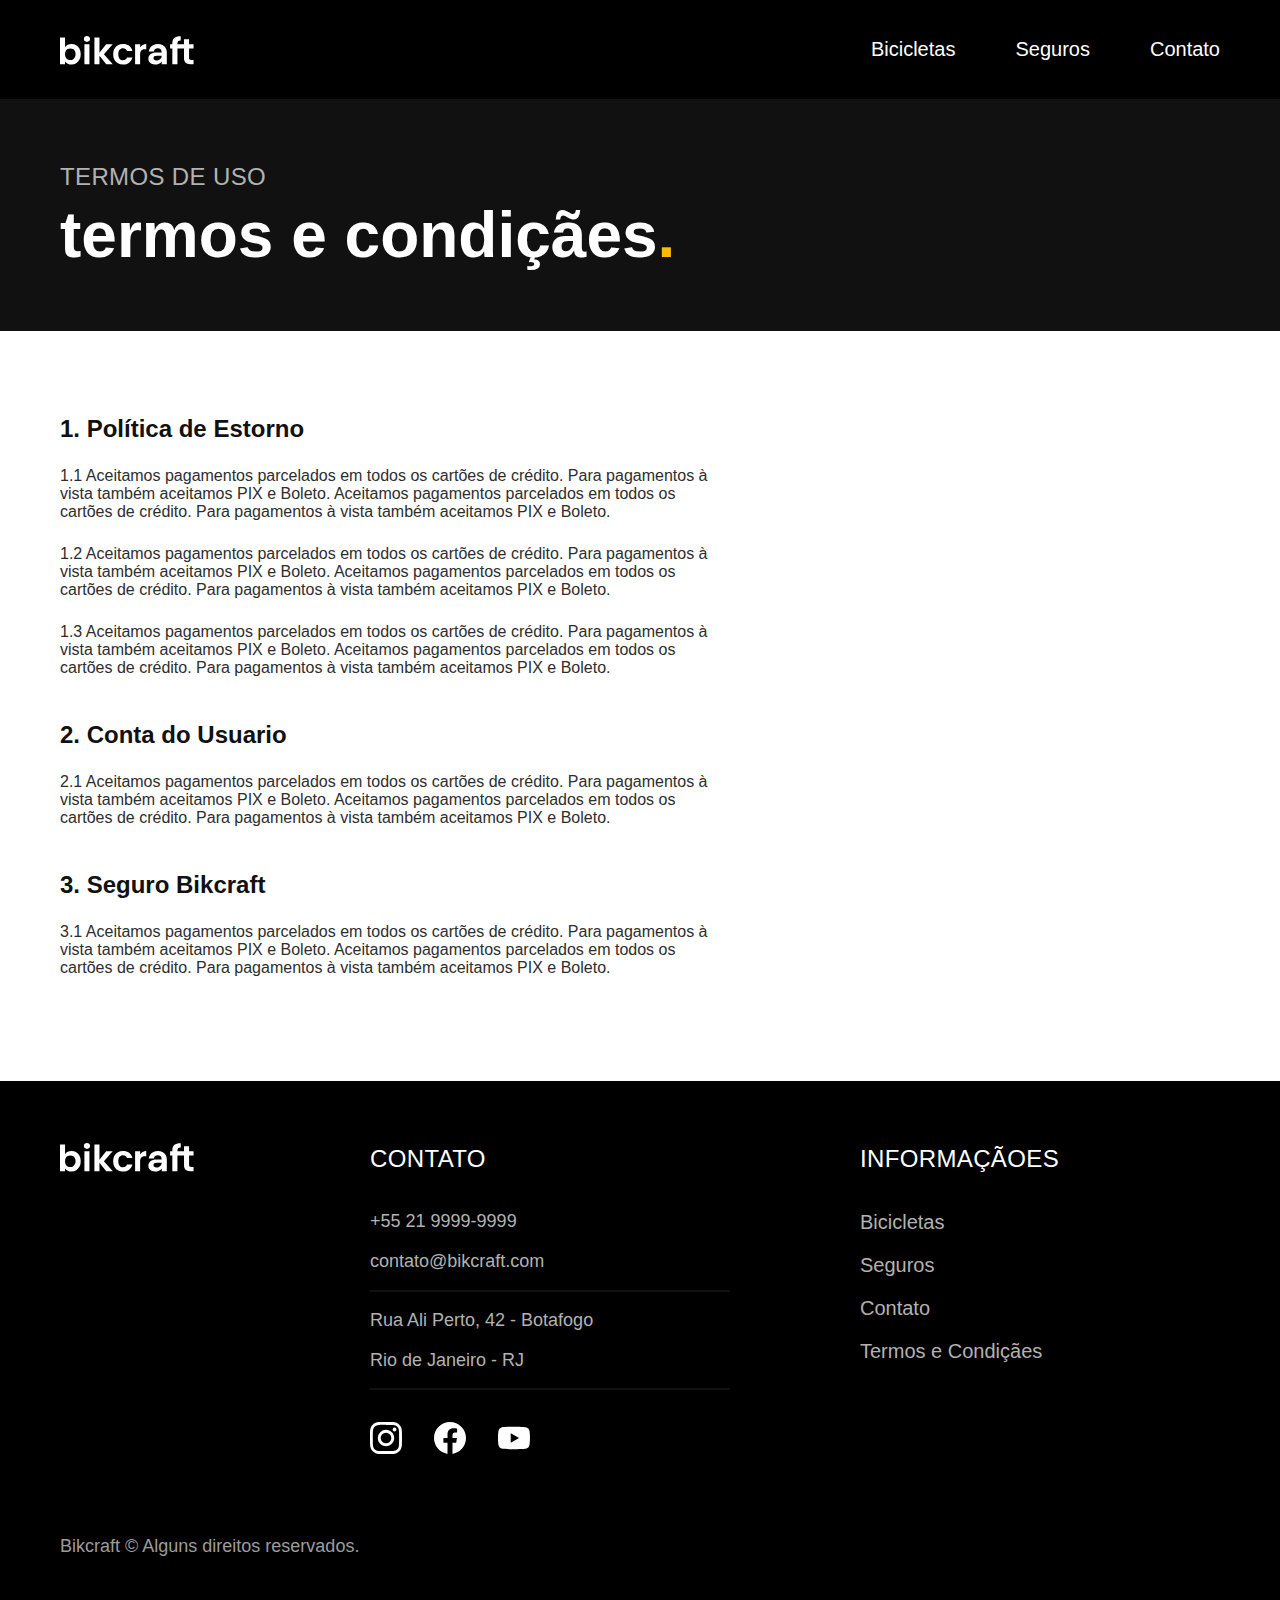
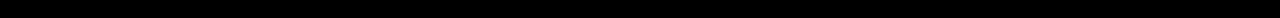
==== bicicletas.html @ 8f0c7d8e "termos" ====
<!DOCTYPE html>
<html lang="en">
<head>
    <meta charset="UTF-8">
    <meta name="viewport" content="width=device-width, initial-scale=1.0">
    <title>Termos e Condiçães Bikcraft</title>
    <meta name="description" content="Termos e Condiçães.">
    <link rel="stylesheet" href="CSS/style.css">
</head>
<body>
    <header class="header-bg">
        <div class="header container">
            <a href="./">
                <img src="img/bikcraft.svg" alt="">
            </a>
            
            <nav aria-label="primaria">
                <ul class="header-menu font-1-m cor-0">
                    <li><a href="./bicicletas.html">Bicicletas</a></li>
                    <li><a href="./seguros.html">Seguros</a></li>
                    <li><a href="./contato.html">Contato</a></li>
                </ul>
            </nav>
        </div>
    </header>

    <main>
        <div class="titulo-bg">
            <div class="titulo container">
                <p class="font-2-l-b cor-5">termos de uso</p>
                <h1 class="font-1-xxl cor-0">termos e condiçães<span class="cor-p1">.</span></h1>
            </div>
        </div>

        <div class="termos font-2-s cor-10 container">
            <h2 class="font-1-l cor-11">1. Política de Estorno</h2>
            <p>1.1 Aceitamos pagamentos parcelados em todos os cartões de crédito. Para pagamentos à vista também aceitamos PIX e Boleto. Aceitamos pagamentos parcelados em todos os cartões de crédito. Para pagamentos à vista também aceitamos PIX e Boleto.</p>
            <p>1.2 Aceitamos pagamentos parcelados em todos os cartões de crédito. Para pagamentos à vista também aceitamos PIX e Boleto. Aceitamos pagamentos parcelados em todos os cartões de crédito. Para pagamentos à vista também aceitamos PIX e Boleto.</p>
            <p>1.3 Aceitamos pagamentos parcelados em todos os cartões de crédito. Para pagamentos à vista também aceitamos PIX e Boleto. Aceitamos pagamentos parcelados em todos os cartões de crédito. Para pagamentos à vista também aceitamos PIX e Boleto.</p>
            <h2 class="font-1-l cor-11">2. Conta do Usuario</h2>
            <p>2.1 Aceitamos pagamentos parcelados em todos os cartões de crédito. Para pagamentos à vista também aceitamos PIX e Boleto. Aceitamos pagamentos parcelados em todos os cartões de crédito. Para pagamentos à vista também aceitamos PIX e Boleto.</p>
            <h2 class="font-1-l cor-11">3. Seguro Bikcraft</h2>
            <p>3.1 Aceitamos pagamentos parcelados em todos os cartões de crédito. Para pagamentos à vista também aceitamos PIX e Boleto. Aceitamos pagamentos parcelados em todos os cartões de crédito. Para pagamentos à vista também aceitamos PIX e Boleto.</p>
            
        </div>
    </main>

    <footer class="footer-bg">
        <div class="footer container">
            <img src="img/bikcraft.svg" alt="Bikcraft">
            <div class="footer-contato">
                <h3 class="font-2-l-b cor-0">Contato</h3>
                <ul class="font-2-m cor-5">
                    <li><a href="tel:+552199999999">+55 21 9999-9999</a></li>
                    <li><a href="mailto:contato@bikcraft.com">contato@bikcraft.com</a></li>
                    <li>Rua Ali Perto, 42 - Botafogo</li>
                    <li>Rio de Janeiro - RJ</li>
                </ul>
                <div class="footer-redes">
                    <a href="">
                        <img src="img/redes/instagram.svg" alt="Instagram">
                    </a>
                    <a href="">
                        <img src="img/redes/facebook.svg" alt="Facebook">
                    </a>
                    <a href="">
                        <img src="img/redes/youtube.svg" alt="Youtube">
                    </a>
                </div>   
            </div>
            <div class="footer-informacoes">
                <h3 class="font-2-l-b cor-0">Informaçãoes</h3>
                <nav>
                    <ul class="font-1-m cor-5">
                        <li><a href="./bicicletas.html">Bicicletas</a></li>
                        <li><a href="./seguros.html">Seguros</a></li>
                        <li><a href="./contato.html">Contato</a></li>
                        <li><a href="./termos.html">Termos e Condiçães </a></li>

                    </ul>
                </nav>
            </div>
            <p class="footer-copy font-2-m cor-6">Bikcraft © Alguns direitos reservados.</p>
        </div>
      </footer>
</body>
</html>
---- CSS/style.css ----
@import "./global/global.css";
@import "utilidades/tipografia.css";
@import "utilidades/cores.css";


@import "./global/header.css";
@import "./global/footer.css";


/* Utilidades */
@import "utilidades/componentes.css";


/* Home */
@import "home/introducao.css";
@import "home/tecnologia.css";
@import "home/parceiros.css";
@import "home/depoimento.css";


/* Bicicletas  */
@import "bicicletas/bicicletas-lista.css";

/* seguros */
@import "seguros/seguros.css";

/* termos */
@import "termos/termos.css";
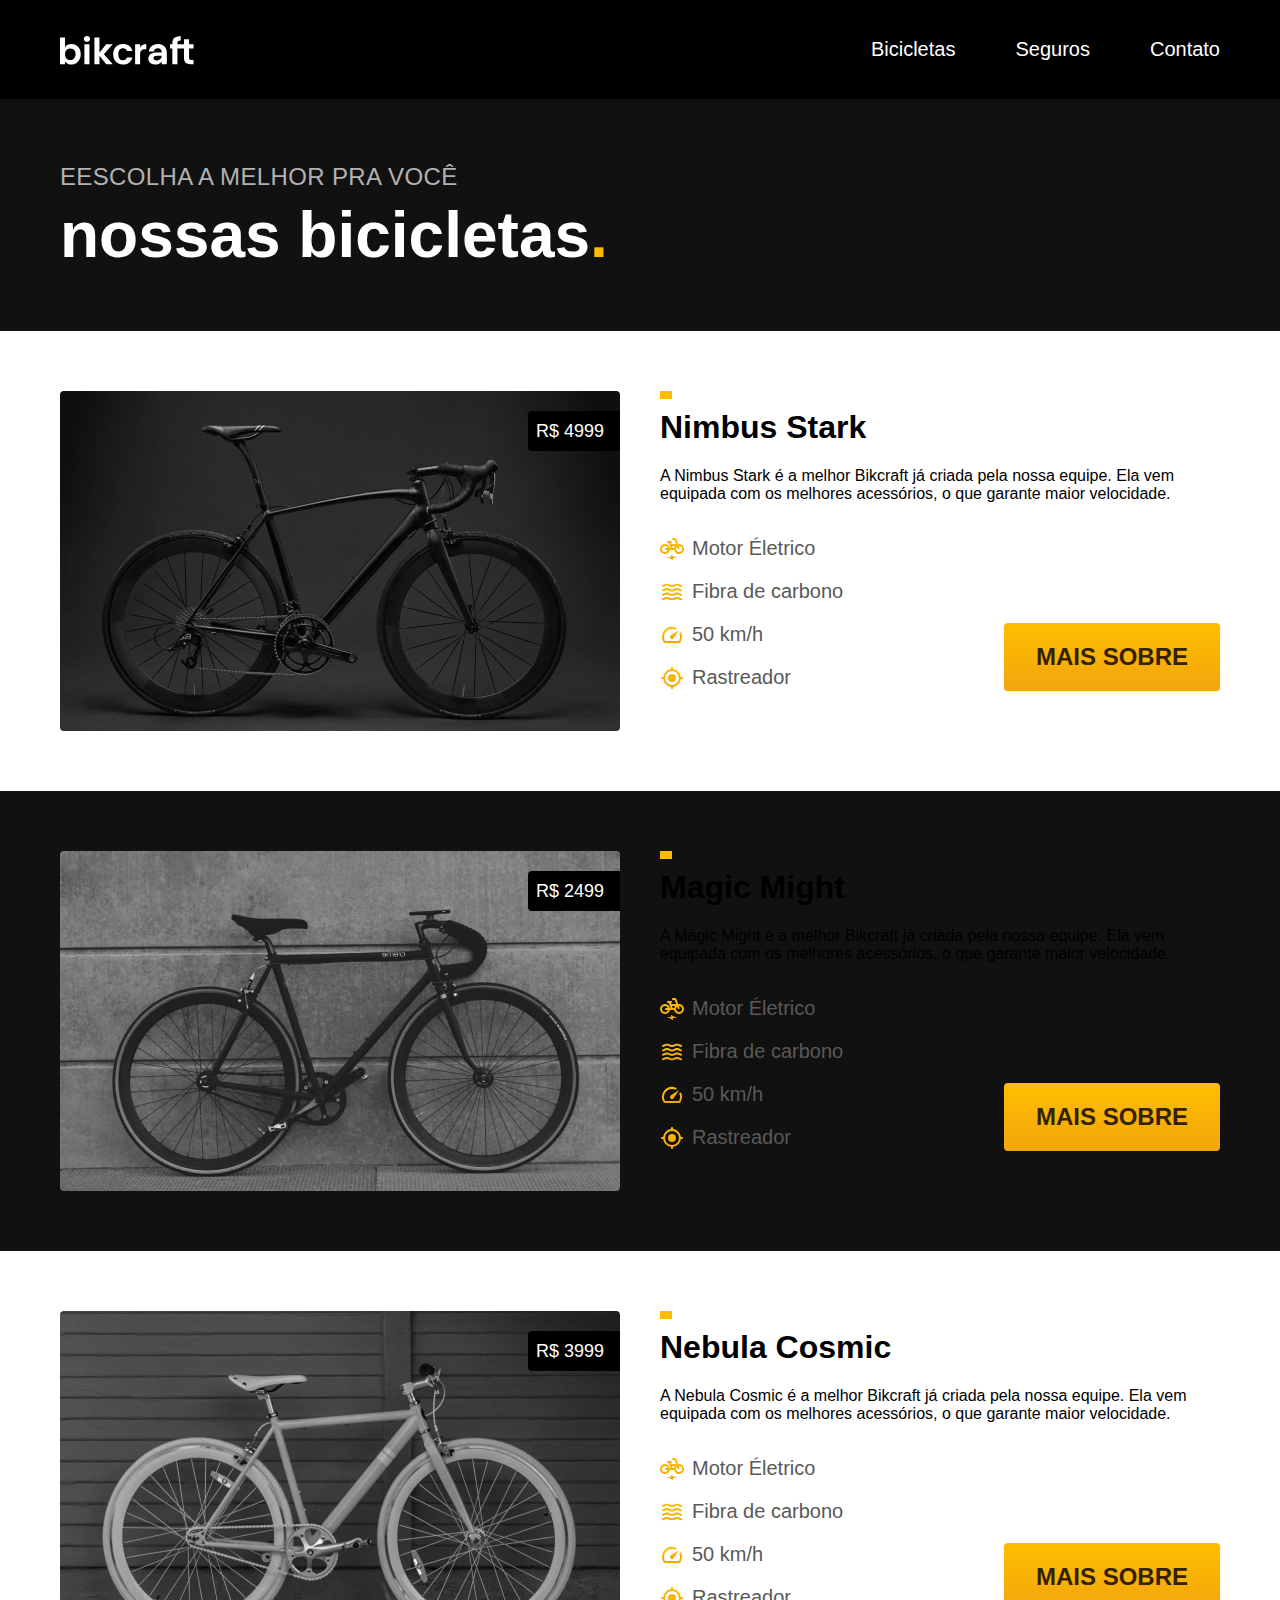
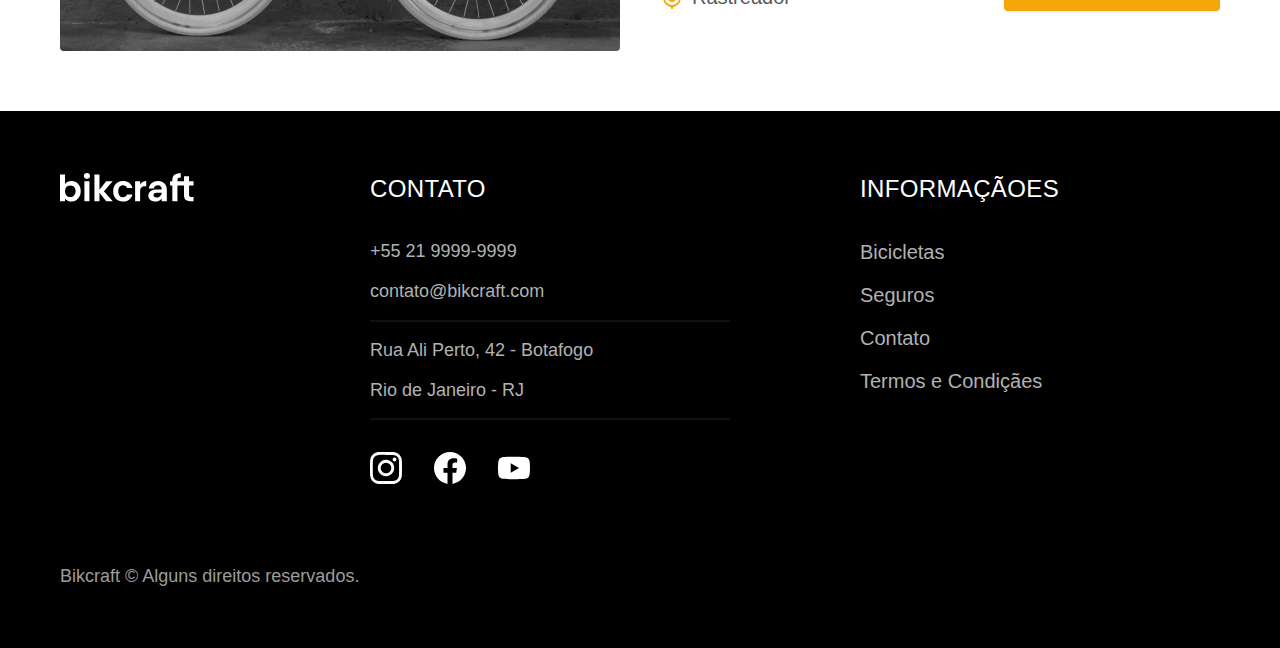
==== commit 6b71d265: "bicicletas-interna" ====
--- a/bicicletas.html
+++ b/bicicletas.html
@@ -1,13 +1,17 @@
 <!DOCTYPE html>
 <html lang="en">
+
 <head>
     <meta charset="UTF-8">
     <meta name="viewport" content="width=device-width, initial-scale=1.0">
-    <title>Termos e Condiçães Bikcraft</title>
-    <meta name="description" content="Termos e Condiçães.">
+
+    <title>Bicicletas Bikcraft</title>
+    <meta name="description" content="Bicicletas Bikcraft.">
+
     <link rel="stylesheet" href="CSS/style.css">
 </head>
-<body>
+
+<body id="bicicletas">
     <header class="header-bg">
         <div class="header container">
             <a href="./">
@@ -27,22 +31,103 @@
     <main>
         <div class="titulo-bg">
             <div class="titulo container">
-                <p class="font-2-l-b cor-5">termos de uso</p>
-                <h1 class="font-1-xxl cor-0">termos e condiçães<span class="cor-p1">.</span></h1>
+                <p class="font-2-l-b cor-5">Eescolha a melhor pra você</p>
+                <h1 class="font-1-xxl cor-0">nossas bicicletas<span class="cor-p1">.</span></h1>
             </div>
         </div>
 
-        <div class="termos font-2-s cor-10 container">
-            <h2 class="font-1-l cor-11">1. Política de Estorno</h2>
-            <p>1.1 Aceitamos pagamentos parcelados em todos os cartões de crédito. Para pagamentos à vista também aceitamos PIX e Boleto. Aceitamos pagamentos parcelados em todos os cartões de crédito. Para pagamentos à vista também aceitamos PIX e Boleto.</p>
-            <p>1.2 Aceitamos pagamentos parcelados em todos os cartões de crédito. Para pagamentos à vista também aceitamos PIX e Boleto. Aceitamos pagamentos parcelados em todos os cartões de crédito. Para pagamentos à vista também aceitamos PIX e Boleto.</p>
-            <p>1.3 Aceitamos pagamentos parcelados em todos os cartões de crédito. Para pagamentos à vista também aceitamos PIX e Boleto. Aceitamos pagamentos parcelados em todos os cartões de crédito. Para pagamentos à vista também aceitamos PIX e Boleto.</p>
-            <h2 class="font-1-l cor-11">2. Conta do Usuario</h2>
-            <p>2.1 Aceitamos pagamentos parcelados em todos os cartões de crédito. Para pagamentos à vista também aceitamos PIX e Boleto. Aceitamos pagamentos parcelados em todos os cartões de crédito. Para pagamentos à vista também aceitamos PIX e Boleto.</p>
-            <h2 class="font-1-l cor-11">3. Seguro Bikcraft</h2>
-            <p>3.1 Aceitamos pagamentos parcelados em todos os cartões de crédito. Para pagamentos à vista também aceitamos PIX e Boleto. Aceitamos pagamentos parcelados em todos os cartões de crédito. Para pagamentos à vista também aceitamos PIX e Boleto.</p>
-            
+            <div class="bicicletas container">
+                <div class="bicicletas-imagem">
+                    <img src="./img/bicicletas/nimbus.jpg" alt="bicicletas-preta">
+                    <span class="font-2-m cor-0">R$ 4999</span>
+                </div>
+                <div class="bicicletas-conteudo">
+                    <h2 class="font-1-xl">Nimbus Stark</h2>
+                    <p class="font-2-s">A Nimbus Stark é a melhor Bikcraft já criada pela nossa equipe. Ela vem equipada com os melhores acessórios, o que garante maior velocidade.</p>
+                    <ul class="font-1-m cor-8">
+                        <li>
+                            <img src="./img/icones/eletrica.svg" alt="">
+                            Motor Életrico
+                        </li>
+                        <li>
+                            <img src="./img/icones/carbono.svg" alt="">
+                            Fibra de carbono
+                        </li>
+                        <li>
+                            <img src="./img/icones/velocidade.svg" alt="">
+                            50 km/h
+                        </li>
+                        <li>
+                            <img src="./img/icones/rastreador.svg" alt="">
+                            Rastreador
+                        </li>
+                    </ul>
+                    <a class="botao seta" href="./bicicletas/nebula.html">Mais Sobre</a>
+                </div>
+            </div>
+
+
+        <div class="bicicletas-bg">
+            <div class="bicicletas container">
+                <div class="bicicletas-imagem">
+                    <img src="./img/bicicletas/magic.jpg" alt="bicicletas-rosa">
+                    <span class="font-2-m cor-0">R$ 2499</span>
+                </div>
+                <div class="bicicletas-conteudo">
+                    <h2 class="font-1-xl">Magic Might</h2>
+                    <p class="font-2-s">A Magic Might é a melhor Bikcraft já criada pela nossa equipe. Ela vem equipada com os melhores acessórios, o que garante maior velocidade.</p>
+                    <ul class="font-1-m cor-8">
+                        <li>
+                            <img src="./img/icones/eletrica.svg" alt="">
+                            Motor Életrico
+                        </li>
+                        <li>
+                            <img src="./img/icones/carbono.svg" alt="">
+                            Fibra de carbono
+                        </li>
+                        <li>
+                            <img src="./img/icones/velocidade.svg" alt="">
+                            50 km/h
+                        </li>
+                        <li>
+                            <img src="./img/icones/rastreador.svg" alt="">
+                            Rastreador
+                        </li>
+                    </ul>
+                    <a class="botao seta" href="./bicicletas/nebula.html">Mais Sobre</a>
+                </div>
+            </div>
         </div>
+
+            <div class="bicicletas container">
+                <div class="bicicletas-imagem">
+                    <img src="./img/bicicletas/nebula.jpg" alt="bicicletas-preta">
+                    <span class="font-2-m cor-0">R$ 3999</span>
+                </div>
+                <div class="bicicletas-conteudo">
+                    <h2 class="font-1-xl">Nebula Cosmic</h2>
+                    <p class="font-2-s">A Nebula Cosmic é a melhor Bikcraft já criada pela nossa equipe. Ela vem equipada com os melhores acessórios, o que garante maior velocidade.</p>
+                    <ul class="font-1-m cor-8">
+                        <li>
+                            <img src="./img/icones/eletrica.svg" alt="">
+                            Motor Életrico
+                        </li>
+                        <li>
+                            <img src="./img/icones/carbono.svg" alt="">
+                            Fibra de carbono
+                        </li>
+                        <li>
+                            <img src="./img/icones/velocidade.svg" alt="">
+                            50 km/h
+                        </li>
+                        <li>
+                            <img src="./img/icones/rastreador.svg" alt="">
+                            Rastreador
+                        </li>
+                    </ul>
+                    <a class="botao seta" href="./bicicletas/nebula.html">Mais Sobre</a>
+                </div>
+            </div>
     </main>
 
     <footer class="footer-bg">
--- a/CSS/style.css
+++ b/CSS/style.css
@@ -20,6 +20,8 @@
 
 /* Bicicletas  */
 @import "bicicletas/bicicletas-lista.css";
+@import "bicicletas/bicicletas.css";
+
 
 /* seguros */
 @import "seguros/seguros.css";
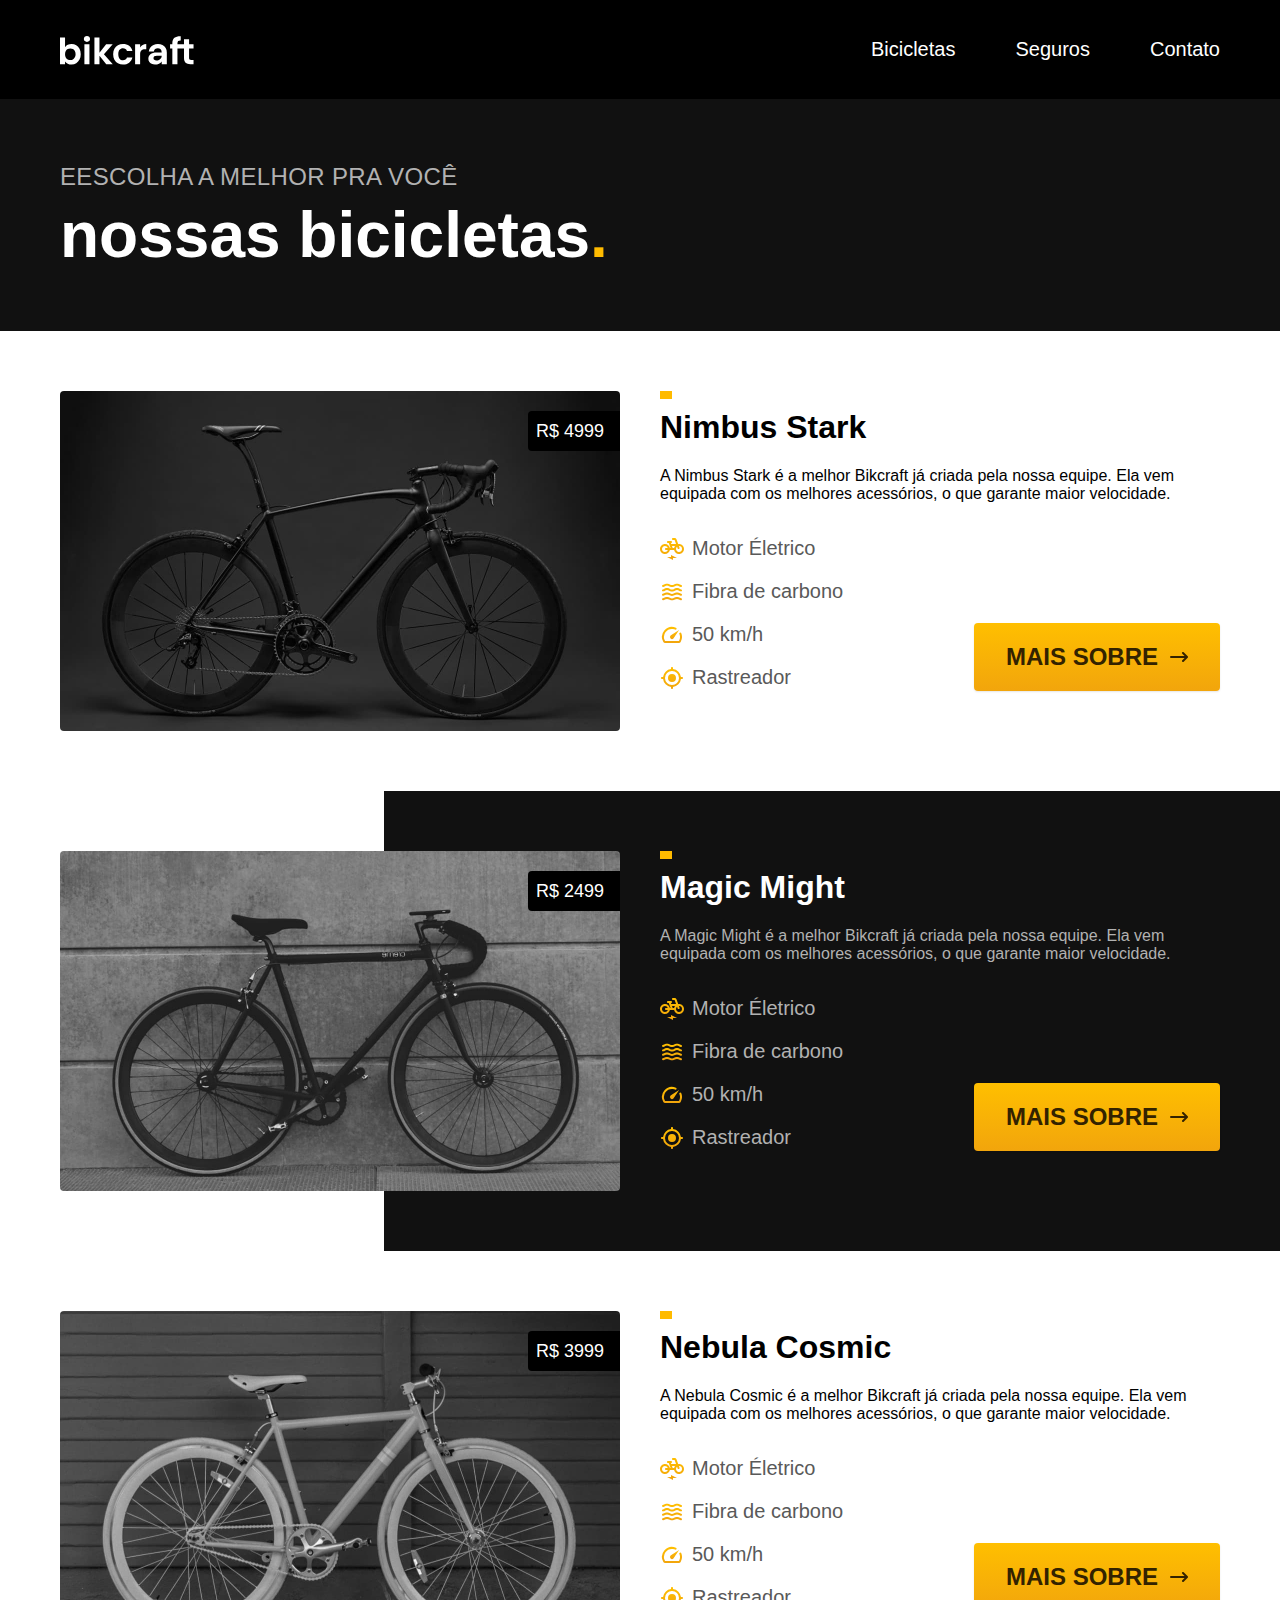
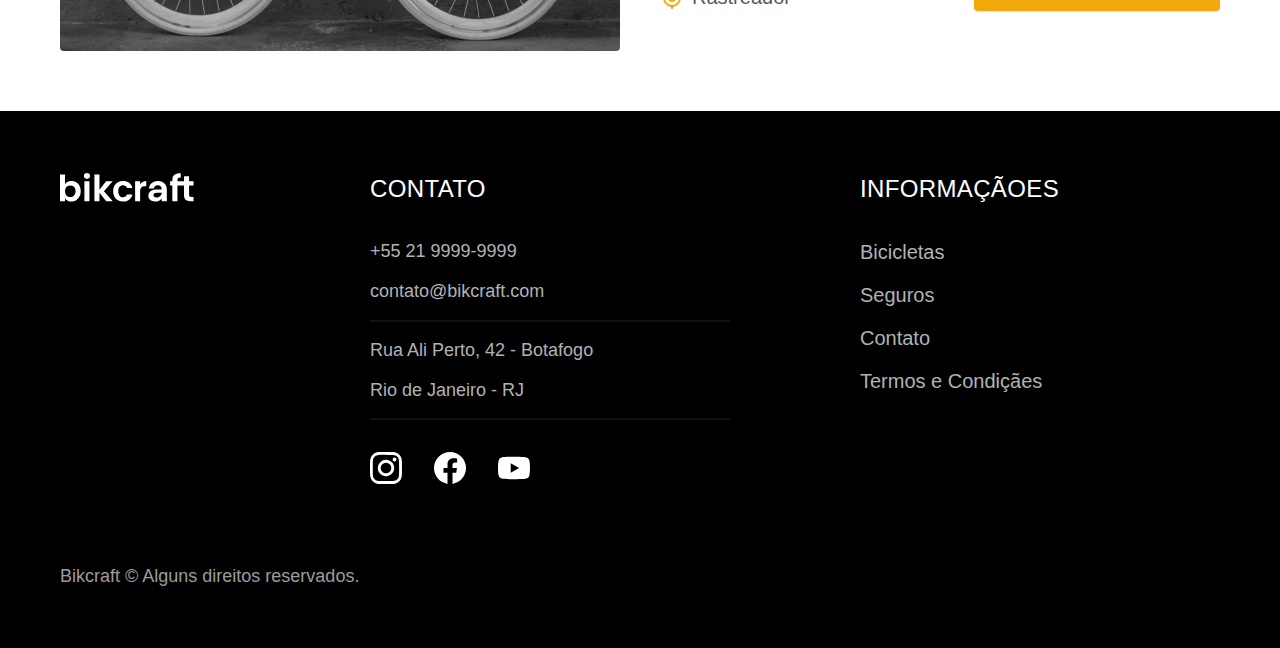
==== commit b82cc717: "bicicletas-ediçao" ====
--- a/bicicletas.html
+++ b/bicicletas.html
@@ -74,9 +74,9 @@
                     <span class="font-2-m cor-0">R$ 2499</span>
                 </div>
                 <div class="bicicletas-conteudo">
-                    <h2 class="font-1-xl">Magic Might</h2>
-                    <p class="font-2-s">A Magic Might é a melhor Bikcraft já criada pela nossa equipe. Ela vem equipada com os melhores acessórios, o que garante maior velocidade.</p>
-                    <ul class="font-1-m cor-8">
+                    <h2 class="font-1-xl cor-0">Magic Might</h2>
+                    <p class="font-2-s cor-5">A Magic Might é a melhor Bikcraft já criada pela nossa equipe. Ela vem equipada com os melhores acessórios, o que garante maior velocidade.</p>
+                    <ul class="font-1-m cor-5">
                         <li>
                             <img src="./img/icones/eletrica.svg" alt="">
                             Motor Életrico
